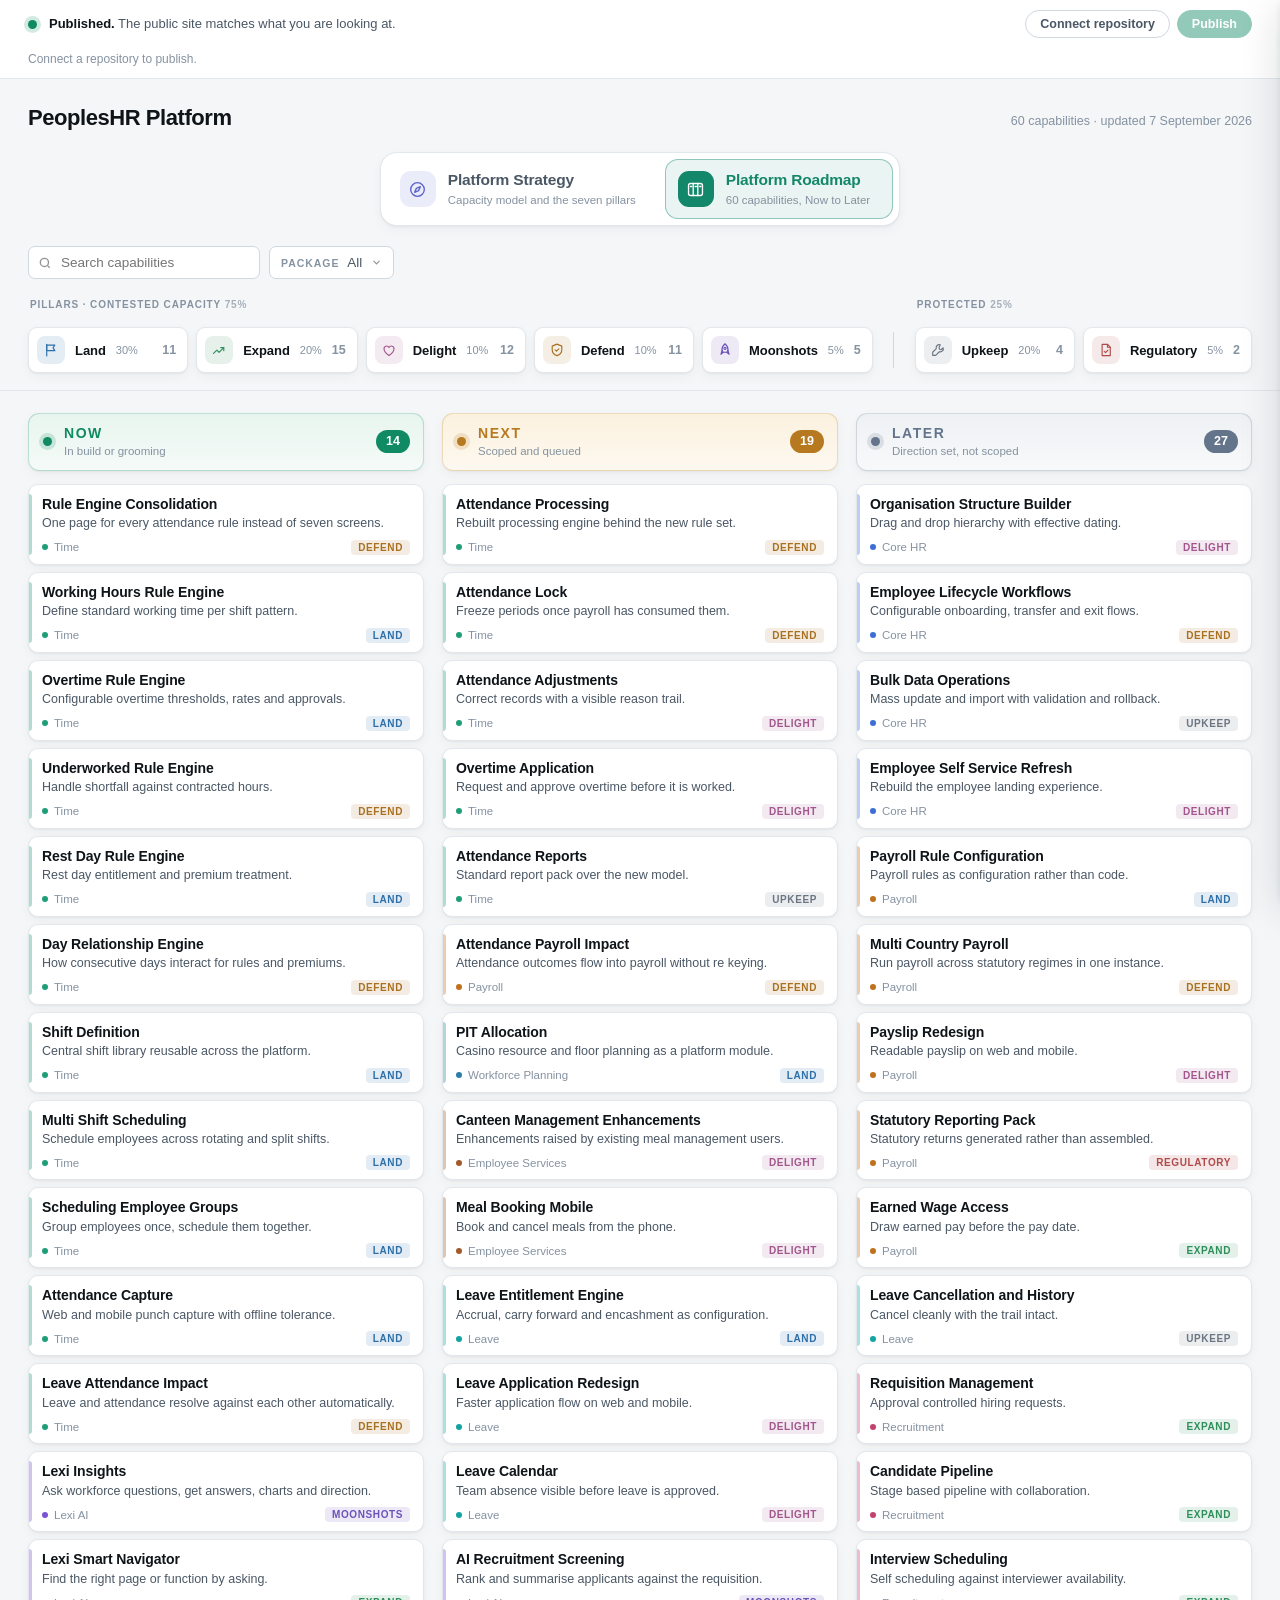
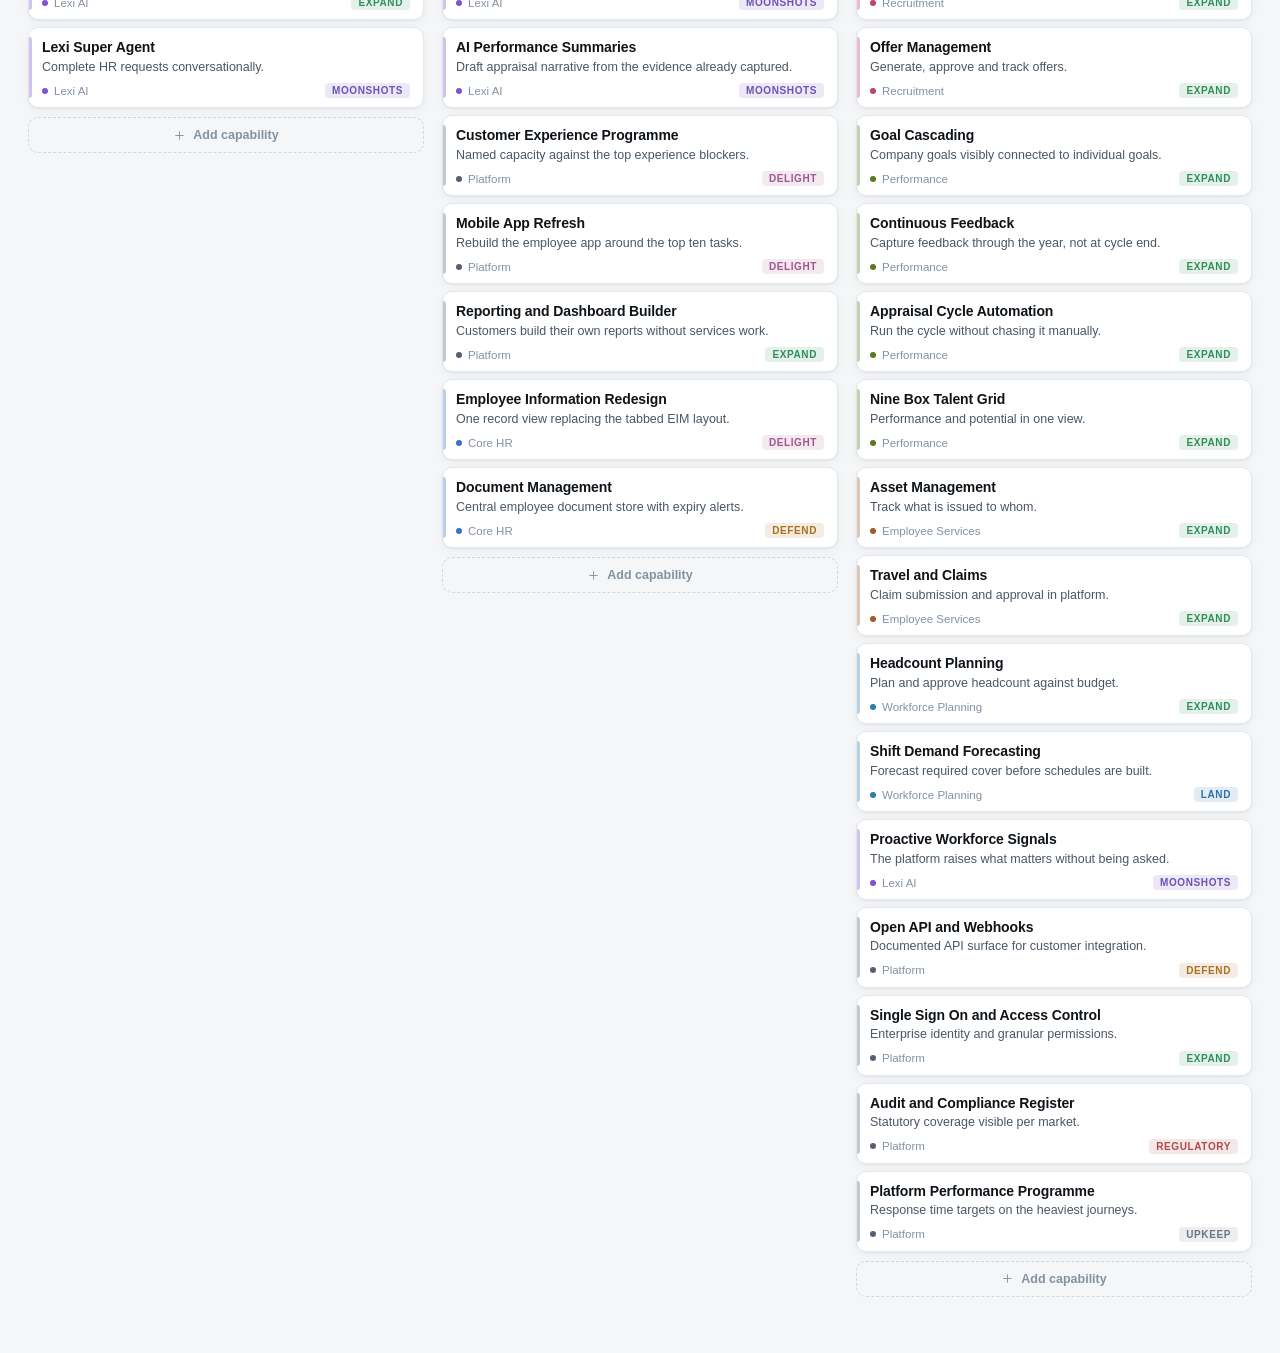
==== editor.html @ c26c9671 "Add files via upload" ====
<!doctype html>
<html lang="en">
<head>
<meta charset="utf-8">
<meta name="viewport" content="width=device-width,initial-scale=1">
<title>PeoplesHR Platform · Editor</title>
<meta name="description" content="PeoplesHR platform strategy and product roadmap.">
<meta name="robots" content="noindex,nofollow">
<meta property="og:title" content="PeoplesHR Platform · Editor">
<meta property="og:description" content="PeoplesHR platform strategy and product roadmap.">
<meta property="og:type" content="website">
<link rel="icon" href="data:image/svg+xml,%3Csvg xmlns='http://www.w3.org/2000/svg' viewBox='0 0 32 32'%3E%3Crect width='32' height='32' rx='7' fill='%230f8a63'/%3E%3Cpath d='M9 22V10h5.2a3.9 3.9 0 0 1 0 7.8H12V22z' fill='%23fff'/%3E%3C/svg%3E">
<link rel="stylesheet" href="styles.css">
</head>
<body>
<div id="pubbar" class="pubbar" hidden></div>

<div class="wrap">
  <header class="top">
    <div class="titlerow">
      <h1 id="ttl"></h1>
      <span class="stamp" id="stamp"></span>
    </div>
    <div class="tabsrow"><div class="tabs" role="tablist" id="tabs"></div></div>
    <div class="controls" id="rmControls">
      <div class="search">
        <svg width="14" height="14" viewBox="0 0 24 24" fill="none" stroke="currentColor" stroke-width="2.4"><circle cx="11" cy="11" r="7"/><path d="M20 20l-3.5-3.5"/></svg>
        <input id="q" type="search" placeholder="Search capabilities" autocomplete="off">
      </div>
      <div class="filt" id="fPkg"></div>
      <span class="count" id="count"></span>
      <button class="reset" id="reset" hidden>Clear all</button>
    </div>
    <div class="pillars" id="pillars"></div>
  </header>

  <main class="view doc" id="viewStrategy" role="tabpanel" aria-labelledby="tab-strategy" hidden></main>

  <main class="view" id="viewRoadmap" role="tabpanel" aria-labelledby="tab-roadmap">
    <div class="board" id="board"></div>
  </main>
</div>

<div class="scrim" id="scrim"></div>
<aside class="drawer" id="drawer" role="dialog" aria-modal="true" aria-labelledby="dttl">
  <div class="dhead">
    <div class="dtags">
      <span class="tag sec" id="dsec"></span>
      <span class="tag pkg" id="dpkg"></span>
      <span class="tag pil" id="dpil"></span>
      <button class="close" id="dedit" aria-label="Edit this capability" hidden>
        <svg width="16" height="16" viewBox="0 0 24 24" fill="none" stroke="currentColor" stroke-width="2" stroke-linecap="round" stroke-linejoin="round"><path d="M16.5 3.2a2.6 2.6 0 1 1 3.7 3.7L7.6 19.5 2.6 21l1.5-5z"/></svg>
      </button>
      <button class="close" id="close" aria-label="Close">
        <svg width="18" height="18" viewBox="0 0 24 24" fill="none" stroke="currentColor" stroke-width="2"><path d="M6 6l12 12M18 6L6 18"/></svg>
      </button>
    </div>
    <h2 id="dttl"></h2>
  </div>
  <div class="dbody" id="dbody"></div>
</aside>
<script>window.PHR_EDIT = true;</script>
<script src="app.js"></script>
<script src="edit.js"></script>
</body>
</html>
---- styles.css ----
:root{
  --bg:#f4f6f8; --panel:#ffffff; --ink:#0f1419; --ink2:#4a5765; --ink3:#8592a1;
  --line:#e2e7ec; --line2:#cfd7df; --shadow:0 1px 2px rgba(15,20,25,.05),0 4px 12px rgba(15,20,25,.04);
  --shadow-lg:0 10px 40px rgba(15,20,25,.14),0 2px 8px rgba(15,20,25,.08);
  --now:#0f8a63; --next:#b7791f; --later:#64748b;
  --nowbg:#e8f5ef; --nextbg:#fbf1de; --laterbg:#eef1f4;
  --radius:10px;
}
@media (prefers-color-scheme:dark){
  :root{
    --bg:#0d1117; --panel:#161b22; --ink:#e6edf3; --ink2:#a8b3bf; --ink3:#6e7c8c;
    --line:#232b35; --line2:#323c48;
    --shadow:0 1px 2px rgba(0,0,0,.4); --shadow-lg:0 16px 50px rgba(0,0,0,.6);
    --now:#3fbb90; --next:#d9a441; --later:#8b98a8;
    --nowbg:#12251f; --nextbg:#2a2114; --laterbg:#1a2029;
  }
}
*{box-sizing:border-box}
[hidden]{display:none!important}
html,body{margin:0;padding:0}
body{
  background:var(--bg); color:var(--ink);
  font:15px/1.5 -apple-system,BlinkMacSystemFont,"Segoe UI",Roboto,"Helvetica Neue",Arial,sans-serif;
  -webkit-font-smoothing:antialiased;
}
.wrap{max-width:1440px;margin:0 auto;padding:0 28px 56px}

/* ── header ─────────────────────────────────────────────── */
header.top{position:sticky;top:0;z-index:30;background:var(--bg);
  border-bottom:1px solid var(--line);margin:0 -28px 22px;padding:22px 28px 0}
.titlerow{display:flex;align-items:baseline;gap:14px;flex-wrap:wrap;margin-bottom:16px}
h1{font-size:22px;font-weight:650;letter-spacing:-.02em;margin:0}
.stamp{font-size:12.5px;color:var(--ink3);margin-left:auto}

.controls{display:flex;gap:9px;align-items:center;flex-wrap:wrap;padding-bottom:18px}
.search{position:relative;flex:0 0 232px}
.search input{width:100%;padding:8px 12px 8px 32px;font-size:13.5px;font-family:inherit;
  color:var(--ink);background:var(--panel);border:1px solid var(--line2);border-radius:7px;outline:none}
.search input:focus{border-color:var(--ink3);box-shadow:0 0 0 3px rgba(133,146,161,.15)}
.search svg{position:absolute;left:10px;top:50%;transform:translateY(-50%);opacity:.45}

/* one control per taxonomy, closed by default */
.filt{position:relative}
.fbtn{display:inline-flex;align-items:center;gap:8px;font-family:inherit;font-size:13.5px;
  padding:8px 11px;border-radius:7px;border:1px solid var(--line2);background:var(--panel);
  color:var(--ink);cursor:pointer;transition:border-color .12s,box-shadow .12s}
.fbtn:hover{border-color:var(--ink3)}
.fbtn[aria-expanded="true"]{border-color:var(--ink3);box-shadow:0 0 0 3px rgba(133,146,161,.15)}
.fbtn .k{font-size:10.5px;font-weight:650;letter-spacing:.09em;text-transform:uppercase;color:var(--ink3)}
.fbtn .v{color:var(--ink2)}
.fbtn.act .v{color:var(--ink);font-weight:550}
.fbtn .chev{opacity:.45;margin-left:1px}
.fbtn .n{font-size:11px;font-weight:650;color:var(--panel);background:var(--ink2);
  border-radius:20px;padding:1px 6px;min-width:18px;text-align:center}

.pop{position:absolute;top:calc(100% + 6px);left:0;z-index:60;min-width:262px;
  max-height:min(62vh,400px);overflow:auto;background:var(--panel);
  border:1px solid var(--line2);border-radius:10px;box-shadow:var(--shadow-lg);padding:5px;display:none}
.pop.open{display:block}
.grp{font-size:10px;font-weight:650;letter-spacing:.09em;text-transform:uppercase;
  color:var(--ink3);padding:11px 10px 6px}
.grp em{font-style:normal;font-weight:500;letter-spacing:.02em;text-transform:none;opacity:.8}
.opt{display:flex;align-items:center;gap:10px;width:100%;padding:7px 10px;border-radius:6px;
  border:none;background:none;font-family:inherit;font-size:13.5px;color:var(--ink);
  cursor:pointer;text-align:left}
.opt:hover{background:var(--bg)}
.opt:focus-visible{outline:2px solid var(--ink3);outline-offset:-2px}
.box{width:15px;height:15px;border-radius:4px;border:1.5px solid var(--line2);
  flex:0 0 auto;display:grid;place-items:center;transition:background .1s,border-color .1s}
.opt.on .box{background:var(--c);border-color:var(--c)}
.box svg{opacity:0}
.opt.on .box svg{opacity:1}
.opt .swatch{width:8px;height:8px;border-radius:50%;background:var(--c);flex:0 0 auto}
.opt .nm{flex:1;white-space:nowrap}
.opt .meta{font-size:11.5px;color:var(--ink3);font-variant-numeric:tabular-nums}
.opt.zero{opacity:.4}
.popfoot{border-top:1px solid var(--line);margin:5px -5px 0;padding:8px 14px 4px}
.link{font-size:12px;color:var(--ink3);background:none;border:none;cursor:pointer;
  font-family:inherit;padding:0;text-decoration:underline;text-underline-offset:2px}
.link:hover{color:var(--ink)}
.count{font-size:12.5px;color:var(--ink3);font-variant-numeric:tabular-nums}
.reset{margin-left:auto;font-size:12px;color:var(--ink3);background:none;border:none;cursor:pointer;
  font-family:inherit;padding:5px 4px;text-decoration:underline;text-underline-offset:2px}
.reset:hover{color:var(--ink)}

/* ── top level view switch ──────────────────────────────── */
.tabsrow{display:flex;justify-content:center;padding:2px 0 20px}
.tabs{display:inline-flex;gap:6px;padding:6px;border-radius:17px;background:var(--panel);
  border:1px solid var(--line);box-shadow:var(--shadow);max-width:100%}
.tab{display:flex;align-items:center;gap:12px;padding:11px 22px 11px 12px;border-radius:13px;
  border:1px solid transparent;background:none;cursor:pointer;font-family:inherit;text-align:left;
  transition:background .14s,border-color .14s}
.tab:hover{background:var(--bg)}
.tab:focus-visible{outline:2px solid var(--tc);outline-offset:2px}
.tab .tic{width:36px;height:36px;border-radius:11px;flex:0 0 auto;display:grid;place-items:center;
  color:var(--tc);background:color-mix(in srgb,var(--tc) 12%,transparent);
  transition:background .14s,color .14s}
.tab .tl{display:block;font-size:15.5px;font-weight:600;letter-spacing:-.012em;line-height:1.2;
  color:var(--ink2);transition:color .14s}
.tab .ts{display:block;margin-top:3px;font-size:11.5px;line-height:1.25;color:var(--ink3);
  white-space:nowrap}
.tab[aria-selected="true"]{background:color-mix(in srgb,var(--tc) 9%,var(--panel));
  border-color:color-mix(in srgb,var(--tc) 42%,transparent)}
.tab[aria-selected="true"] .tic{background:var(--tc);color:#fff}
.tab[aria-selected="true"] .tl{color:var(--tc)}
.tab .tw{white-space:pre}
.view[hidden]{display:none}

/* ── strategy view ──────────────────────────────────────── */
.doc{max-width:1020px}
.eyebrow{font-size:10.5px;font-weight:650;letter-spacing:.11em;text-transform:uppercase;color:var(--ink3)}
.shero{padding-bottom:28px;border-bottom:1px solid var(--line);margin-bottom:34px}
.shero h2{margin:11px 0 12px;font-size:30px;font-weight:650;letter-spacing:-.022em;line-height:1.15}
.shero .dek{margin:0;max-width:60ch;font-size:15px;line-height:1.6;color:var(--ink2)}
.ns{margin-top:26px;background:var(--panel);border:1px solid var(--line2);border-radius:12px;
  box-shadow:var(--shadow);padding:20px 24px 22px;display:grid;
  grid-template-columns:minmax(220px,300px) 1fr;gap:0 36px;align-items:start}
.ns .lbl{grid-column:1/-1;margin-bottom:14px;color:var(--now)}
.ns .fig{font-size:31px;font-weight:700;letter-spacing:-.025em;line-height:1;
  font-variant-numeric:tabular-nums}
.ns .said{margin:9px 0 0;font-size:13.5px;line-height:1.5;color:var(--ink2)}
.ns .how{border-left:1px solid var(--line);padding-left:36px;display:flex;flex-direction:column;gap:11px}
.ns .how .lbl2{font-size:10.5px;font-weight:650;letter-spacing:.11em;text-transform:uppercase;color:var(--ink3)}
.ns .row{display:flex;align-items:flex-start;gap:9px;font-size:13.5px;line-height:1.45;color:var(--ink2)}
.ns .row .fl{display:inline-flex;gap:3px;flex:0 0 auto;padding-top:3px;line-height:0}

.sec{margin-bottom:48px}
.sechead{margin-bottom:18px}
.sechead h3{margin:7px 0 0;font-size:20px;font-weight:650;letter-spacing:-.015em}
.sechead p{margin:7px 0 0;max-width:62ch;font-size:13.5px;line-height:1.55;color:var(--ink2)}
.cards2{display:grid;grid-template-columns:1fr 1fr;gap:14px}
.ccard{background:var(--panel);border:1px solid var(--line);border-radius:11px;padding:17px 19px;
  box-shadow:var(--shadow)}
.ccard .mk{display:flex;align-items:center;gap:9px;margin:9px 0 7px;font-size:16px;font-weight:600;
  letter-spacing:-.01em}
.ccard .mk .fl{display:inline-flex;gap:5px;line-height:0;flex:0 0 auto}
.ccard p{margin:0;font-size:13.5px;line-height:1.55;color:var(--ink2)}

/* capacity band */
.brackets{display:flex;gap:10px;margin-bottom:7px}
.bkt{min-width:0;padding:0 3px 6px;border-bottom:2px solid var(--line2);display:flex;
  align-items:baseline;justify-content:space-between;gap:10px}
.bkt .bn{font-size:10px;font-weight:650;letter-spacing:.1em;text-transform:uppercase;color:var(--ink3);
  white-space:nowrap;overflow:hidden;text-overflow:ellipsis}
.bkt .bs{font-size:12.5px;font-weight:650;font-variant-numeric:tabular-nums}
.band{display:flex;gap:3px;height:70px}
.slice{min-width:0;background:var(--c);border-radius:4px;padding:9px 10px;display:flex;
  flex-direction:column;justify-content:space-between;color:#fff;overflow:hidden;
  border:none;font-family:inherit;text-align:left;transition:filter .14s,transform .14s}
button.slice{cursor:pointer}
button.slice:hover{filter:brightness(1.1);transform:translateY(-2px)}
button.slice:focus-visible{outline:2px solid var(--ink);outline-offset:2px}
.slice .sn{font-size:12.5px;font-weight:600;line-height:1.2;white-space:nowrap;overflow:hidden;
  text-overflow:ellipsis}
.slice .sv{font-size:15px;font-weight:700;line-height:1;font-variant-numeric:tabular-nums}
.slice.narrow{align-items:center;justify-content:flex-end;padding:9px 3px}
.slice.narrow .sv{font-size:12px}
.callouts{position:relative;height:54px}
.co{position:absolute;top:0;transform:translateX(-50%);display:flex;flex-direction:column;
  align-items:center;gap:3px}
.co.right{transform:translateX(-100%);align-items:flex-end;text-align:right}
.co .tick{width:2px;height:10px;border-radius:1px;display:block}
.co .con{font-size:11.5px;font-weight:600;color:var(--ink2);line-height:1.3;max-width:170px}

.subhead{margin-top:30px;padding-top:20px;border-top:1px solid var(--line);margin-bottom:14px}
.subhead h4{margin:0;font-size:16px;font-weight:650;letter-spacing:-.01em}
.subhead p{margin:6px 0 0;max-width:62ch;font-size:13.5px;line-height:1.55;color:var(--ink2)}
.acard{background:var(--panel);border:1px solid var(--line);border-left:4px solid var(--c);
  border-radius:9px;padding:16px 18px;box-shadow:var(--shadow)}
.acard .nr{display:flex;align-items:center;gap:10px;margin-bottom:8px}
.acard h4{margin:0;font-size:15.5px;font-weight:650;letter-spacing:-.01em}
.acard .wt{margin-left:auto;font-size:13.5px;font-weight:650;color:var(--c);
  font-variant-numeric:tabular-nums}
.acard p{margin:0;font-size:13.5px;line-height:1.55;color:var(--ink2)}

/* pillar overview grid: one card per contested pillar */
.povgrid{display:grid;grid-template-columns:repeat(5,1fr);gap:12px;margin-bottom:8px}
.pov{position:relative;background:var(--panel);border:1px solid var(--line);
  border-top:3px solid var(--c);border-radius:10px;padding:14px 13px 12px;
  box-shadow:var(--shadow);transition:border-color .14s,transform .14s,background .14s}
.pov:hover{border-color:var(--c);transform:translateY(-2px)}
.pov.on{background:color-mix(in srgb,var(--c) 7%,var(--panel));border-color:var(--c)}
.povhit{display:block;width:100%;padding:0;border:none;background:none;cursor:pointer;
  font-family:inherit;text-align:left;color:inherit}
.povhit:focus-visible{outline:2px solid var(--c);outline-offset:3px}
.pov .plus{position:absolute;top:11px;right:11px;color:var(--ink3);line-height:0;
  transition:transform .16s,color .16s}
.pov.on .plus{transform:rotate(45deg);color:var(--c)}
.pov .pic{margin-bottom:11px}
.pov .top{display:flex;align-items:baseline;justify-content:space-between;gap:6px;padding-right:18px}
.pov .nm{font-size:14.5px;font-weight:650;letter-spacing:-.012em;color:var(--c)}
.pov .wt{font-size:11.5px;color:var(--ink3);font-variant-numeric:tabular-nums;flex:0 0 auto}
.povq{display:flex;align-items:flex-start;gap:6px;margin-top:7px}
.povq p{margin:0;flex:1;font-size:12.5px;font-style:italic;line-height:1.4;color:var(--ink2)}

/* pillar sections */
.pblk{border-top:1px solid var(--line);padding-top:26px;margin-bottom:30px}
.pblk.open{margin-top:26px;border-top:0;padding-top:0}
.chint{margin:0;font-size:13px;font-style:italic;color:var(--ink3)}
.blk.gen{background:color-mix(in srgb,var(--c) 5%,var(--panel));
  border:1px solid color-mix(in srgb,var(--c) 26%,var(--line));border-left:4px solid var(--c);
  border-radius:9px;padding:15px 17px 16px;margin-bottom:20px}
.blk.gen .blkm{color:var(--c);font-size:11px}
.blkempty.solo{margin:0;font-size:13px;font-style:italic;color:var(--ink3)}

/* market claim boxes double as the selector for market strategy */
.mbox.pick{padding:0;position:relative;transition:border-color .14s,background .14s}
.mbox.pick:hover{border-color:var(--c)}
.mbox.pick.active{border-color:var(--c);background:color-mix(in srgb,var(--c) 7%,var(--panel))}
.mpick{display:block;width:100%;padding:13px 15px;border:none;background:none;cursor:pointer;
  font-family:inherit;text-align:left;color:inherit}
.mpick:focus-visible{outline:2px solid var(--c);outline-offset:-3px}
.mpick .cn{display:flex;align-items:center;gap:7px;margin-bottom:9px;padding-right:24px}
.mbox.pick.active .cn span{color:var(--c)}
.mpick .mtx{display:block;font-size:13px;line-height:1.5;color:var(--ink2)}
.ed.corner{position:absolute;top:9px;right:9px;margin:0;z-index:2}
.phead{display:flex;align-items:center;gap:12px;margin-bottom:5px;flex-wrap:wrap}
.phead h3{margin:0;font-size:21px;font-weight:650;letter-spacing:-.018em;color:var(--c)}
.phead .wt{font-size:14px;font-weight:650;color:var(--ink3);font-variant-numeric:tabular-nums}
.phead .goto{margin-left:auto;display:inline-flex;align-items:center;gap:7px;font-family:inherit;
  font-size:12.5px;font-weight:600;color:var(--ink2);background:var(--panel);cursor:pointer;
  border:1px solid var(--line2);border-radius:20px;padding:5px 12px;transition:border-color .12s,color .12s}
.phead .goto:hover{border-color:var(--c);color:var(--c)}
.pq{margin:0 0 18px;font-size:14.5px;font-style:italic;color:var(--ink2)}
.mrow{display:grid;grid-template-columns:repeat(3,1fr);gap:13px;margin-bottom:18px}
.mbox{background:var(--panel);border:1px solid var(--line);border-radius:10px;padding:13px 15px;
  box-shadow:var(--shadow)}
.mbox .cn{display:flex;align-items:center;gap:7px;margin-bottom:9px}
.mbox .cn span{font-size:10.5px;font-weight:650;letter-spacing:.08em;text-transform:uppercase;
  color:var(--ink3)}
.mk2{display:inline-block;font-size:11.5px;font-weight:600;padding:3px 10px;border-radius:20px;
  margin-bottom:9px}
.mk2[data-t="primary"]{background:var(--c);color:#fff}
.mk2[data-t="mid"]{background:color-mix(in srgb,var(--c) 14%,transparent);color:var(--c);
  border:1px solid color-mix(in srgb,var(--c) 38%,transparent)}
.mk2[data-t="none"]{background:transparent;border:1px dashed var(--line2);color:var(--ink3)}
.mbox p{margin:0;font-size:13px;line-height:1.5;color:var(--ink2)}
.note{margin:0 0 16px;max-width:68ch;font-size:13px;line-height:1.55;font-style:italic;color:var(--ink3)}
.blk{margin-bottom:16px}
.blk:last-child{margin-bottom:0}
.blkm{font-size:10.5px;font-weight:650;letter-spacing:.09em;text-transform:uppercase;color:var(--c);
  margin-bottom:8px;display:flex;align-items:center;gap:6px}
.blkm.gen{color:var(--ink3)}
.blkm .fl{display:inline-flex;gap:4px;line-height:0}
.blk ul{margin:0;padding:0;list-style:none;display:flex;flex-direction:column;gap:9px}
.blk li{position:relative;padding-left:16px;font-size:14px;line-height:1.55;color:var(--ink2)}
.blk li::before{content:"";position:absolute;left:0;top:8px;width:5px;height:5px;border-radius:50%;
  background:var(--line2)}
.blk li strong{color:var(--ink);font-weight:600}
.blk li.sub{padding-left:0;margin-top:-3px}
.blk li.sub::before{display:none}
.blk li ul,.blk li ol{margin:7px 0 0;padding-left:19px;list-style:disc;
  display:flex;flex-direction:column;gap:5px}
.blk li ol{list-style:decimal}
.blk li li{padding-left:0;font-size:13.5px;color:var(--ink2)}
.blk li li::before{display:none}
.blk li li::marker{color:var(--line2)}
.flg{width:19px;height:12.7px;border-radius:2px;border:1px solid rgba(0,0,0,.2);
  display:inline-block;flex:0 0 auto}
.docfoot{margin-top:52px;padding-top:18px;border-top:1px solid var(--line);font-size:12.5px;
  color:var(--ink3)}
.pblk,#protected{scroll-margin-top:calc(var(--hh,150px) + 14px)}

/* inline editing, same affordances as the Strategic Pillars page */
.ed{display:inline-flex;align-items:center;gap:5px;margin-left:auto;padding:3px 9px;
  border:1px solid var(--line2);border-radius:20px;background:var(--panel);color:var(--ink3);
  font-family:inherit;font-size:11.5px;font-weight:600;cursor:pointer;flex:0 0 auto;
  transition:border-color .12s,color .12s}
.ed:hover{border-color:var(--c);color:var(--c)}
.ed.icon{padding:4px 7px}
.qrow{display:flex;align-items:flex-start;gap:10px;margin-bottom:18px}
.qrow .pq{margin:0}
.mbox .cn .ed{margin-left:auto}
.blkm .ed{text-transform:none;letter-spacing:0}
.blk.bare{margin-bottom:9px}
.blk.bare .blkm{margin-bottom:0;opacity:.72}
.blkempty{font-style:italic;font-weight:500;letter-spacing:.02em;text-transform:none;
  color:var(--ink3);margin-left:8px}

.edbox{background:var(--panel);border:1px solid var(--c);border-radius:10px;padding:13px 14px;
  margin-bottom:16px;box-shadow:var(--shadow)}
.edlab{display:block;font-size:10px;font-weight:650;letter-spacing:.09em;text-transform:uppercase;
  color:var(--ink3);margin:0 0 5px}
.edbox input,.edbox select,.edbox textarea{width:100%;font-family:inherit;font-size:13.5px;
  color:var(--ink);background:var(--panel);border:1px solid var(--line2);border-radius:7px;
  padding:8px 10px;margin-bottom:11px;outline:none;resize:vertical}
.edbox input:focus,.edbox select:focus,.edbox textarea:focus,.rlist:focus{border-color:var(--c);
  box-shadow:0 0 0 3px color-mix(in srgb,var(--c) 18%,transparent)}
.edact{display:flex;gap:8px}
.edact button{font-family:inherit;font-size:12.5px;font-weight:600;border-radius:7px;
  padding:7px 15px;cursor:pointer}
.btn-sv{background:var(--now);color:#fff;border:1px solid var(--now)}
.pblk .btn-sv,.pov .btn-sv{background:var(--c);border-color:var(--c)}
.btn-cx{background:transparent;color:var(--ink2);border:1px solid var(--line2)}
.edhint{margin:2px 0 11px;font-size:11.5px;color:var(--ink3)}

.rtool{display:flex;flex-wrap:wrap;gap:4px;margin-bottom:8px;align-items:stretch}
.rt{min-width:28px;height:26px;padding:0 8px;border:1px solid var(--line2);border-radius:6px;
  background:var(--panel);color:var(--ink2);font-family:inherit;font-size:12px;line-height:1;
  cursor:pointer;display:flex;align-items:center;justify-content:center}
.rt:hover{border-color:var(--c);color:var(--c)}
.rt i{font-style:italic}
.rtsep{width:1px;background:var(--line2);margin:3px 2px}
.rlist{min-height:96px;font-size:13.5px;line-height:1.6;color:var(--ink);background:var(--panel);
  border:1px solid var(--line2);border-radius:8px;padding:10px 12px;margin-bottom:9px;outline:none}
.rlist ul,.rlist ol{margin:3px 0;padding-left:22px}
.rlist ul{list-style:disc} .rlist ol{list-style:decimal}
.rlist li{margin-bottom:3px;padding-left:0}
.rlist li::before{display:none}
.rlist li::marker{color:var(--c)}

.storenote{margin-top:9px;display:flex;align-items:center;gap:7px;font-size:12px}
.storenote:empty{display:none}
.storenote::before{content:"";width:7px;height:7px;border-radius:50%;background:var(--ink3);
  flex:0 0 auto}
.storenote[data-ok="0"]::before{background:#b04a4a}
.exprow{display:flex;align-items:center;gap:9px;flex-wrap:wrap;margin-top:13px}
.expbtn{font-family:inherit;font-size:12.5px;font-weight:600;color:var(--ink2);background:var(--panel);
  border:1px solid var(--line2);border-radius:20px;padding:6px 15px;cursor:pointer;
  transition:border-color .12s,color .12s}
.expbtn:hover{border-color:var(--ink3);color:var(--ink)}
.expstatus{font-size:12px;color:var(--ink3)}
.exppanel{margin-top:12px;background:var(--panel);border:1px solid var(--line2);border-radius:10px;
  padding:14px 16px}
.exppanel p{margin:0 0 9px;font-size:12.5px;color:var(--ink2);line-height:1.5}
.expta{width:100%;height:190px;font-family:ui-monospace,SFMono-Regular,Menlo,Consolas,monospace;
  font-size:11px;line-height:1.5;color:var(--ink);background:var(--bg);border:1px solid var(--line);
  border-radius:8px;padding:10px;resize:vertical;outline:none}

/* ── pillar strip: the strategic lens, always visible ───── */
.pillars{display:grid;gap:8px;padding-bottom:17px;align-items:end}
.ghead{grid-row:1;grid-column:var(--gh);font-size:10px;font-weight:650;letter-spacing:.09em;text-transform:uppercase;
  color:var(--ink3);padding:0 2px 7px;white-space:nowrap;overflow:hidden;text-overflow:ellipsis}
.ghead em{font-style:normal;font-weight:550;opacity:.7}
.ptile{grid-row:2;grid-column:var(--gc);position:relative;display:flex;align-items:center;gap:10px;
  padding:8px 11px 8px 8px;border-radius:9px;border:1px solid var(--line);background:var(--panel);
  box-shadow:var(--shadow);cursor:pointer;font-family:inherit;text-align:left;color:var(--ink);
  transition:border-color .12s,background .12s,transform .12s,box-shadow .12s}
.ptile:hover{border-color:var(--line2);transform:translateY(-1px);box-shadow:var(--shadow-lg)}
.pic{width:28px;height:28px;border-radius:8px;flex:0 0 auto;display:grid;place-items:center;
  color:var(--c);background:color-mix(in srgb,var(--c) 12%,transparent);
  transition:background .12s,color .12s}
.ptile:hover .pic{background:color-mix(in srgb,var(--c) 20%,transparent)}
.ptile.on .pic,.ptile.on:hover .pic{background:var(--c);color:#fff}
.ptile:focus-visible{outline:2px solid var(--c);outline-offset:2px}
.ptile .nm{font-size:13px;font-weight:550;white-space:nowrap;letter-spacing:-.005em}
.ptile .wt{font-size:11px;color:var(--ink3);font-variant-numeric:tabular-nums}
.ptile .ct{margin-left:auto;font-size:12.5px;font-weight:600;color:var(--ink3);
  font-variant-numeric:tabular-nums}
.ptile.on{background:color-mix(in srgb,var(--c) 8%,var(--panel));border-color:var(--c)}
.ptile.on .nm,.ptile.on .ct{color:var(--c)}
.ptile.zero{opacity:.4}
.gdiv{grid-row:2;grid-column:var(--gc);justify-self:center;align-self:stretch;width:1px;background:var(--line2);
  margin:5px 0;border-radius:1px}

/* ── board ──────────────────────────────────────────────── */
.board{display:grid;grid-template-columns:repeat(3,1fr);gap:18px;align-items:start}
.lane{min-width:0}
.lanehead{display:flex;align-items:center;gap:12px;padding:11px 13px 11px 14px;border-radius:11px;
  margin-bottom:13px;position:sticky;top:var(--hh,150px);z-index:10;box-shadow:var(--shadow);
  background:linear-gradient(180deg,var(--lbg),color-mix(in srgb,var(--lbg) 45%,var(--panel)));
  border:1px solid color-mix(in srgb,var(--lc) 24%,transparent)}
.lanehead .mark{width:9px;height:9px;border-radius:50%;background:var(--lc);flex:0 0 auto;
  box-shadow:0 0 0 4px color-mix(in srgb,var(--lc) 18%,transparent)}
.lanehead .txt{min-width:0}
.lanehead h2{margin:0;font-size:14px;font-weight:700;letter-spacing:.11em;line-height:1.2;
  text-transform:uppercase;color:var(--lc)}
.lanehead .sub{display:block;margin-top:2px;font-size:11.5px;line-height:1.3;color:var(--ink3);
  white-space:nowrap;overflow:hidden;text-overflow:ellipsis}
.lanehead .n{margin-left:auto;font-size:12.5px;font-weight:650;color:var(--panel);
  background:var(--lc);border-radius:20px;padding:2px 10px;min-width:30px;text-align:center;
  font-variant-numeric:tabular-nums;flex:0 0 auto}
.cards{display:flex;flex-direction:column;gap:7px}

.card{position:relative;background:var(--panel);border:1px solid var(--line);
  border-radius:var(--radius);padding:10px 13px 9px;cursor:pointer;text-align:left;width:100%;
  font-family:inherit;color:inherit;box-shadow:var(--shadow);transition:transform .12s,box-shadow .12s,border-color .12s}
.card::before{content:"";position:absolute;left:0;top:9px;bottom:9px;width:3px;
  border-radius:0 3px 3px 0;background:var(--c);opacity:.35;transition:opacity .12s,top .12s,bottom .12s}
.card:hover{transform:translateY(-1px);box-shadow:var(--shadow-lg);border-color:var(--line2)}
.card:hover::before{opacity:1;top:0;bottom:0}
.card:focus-visible{outline:2px solid var(--c);outline-offset:2px}
.card h3{margin:0 0 2px;font-size:14px;font-weight:600;line-height:1.32;letter-spacing:-.008em}
.card p{margin:0 0 7px;font-size:12.5px;line-height:1.4;color:var(--ink2)}
.foot{display:flex;align-items:center;gap:8px}
.pk{display:inline-flex;align-items:center;gap:6px;font-size:11.5px;color:var(--ink3)}
.pk i{width:6px;height:6px;border-radius:50%;background:var(--c);display:block;flex:0 0 auto}
.pl{margin-left:auto;font-size:10px;font-weight:650;letter-spacing:.06em;text-transform:uppercase;
  padding:2px 7px;border-radius:4px;color:var(--pc);white-space:nowrap;
  background:color-mix(in srgb,var(--pc) 13%,transparent)}
.empty{font-size:12.5px;color:var(--ink3);padding:14px 4px;font-style:italic}

/* ── drawer ─────────────────────────────────────────────── */
.scrim{position:fixed;inset:0;background:rgba(15,20,25,.42);backdrop-filter:blur(2px);
  opacity:0;pointer-events:none;transition:opacity .18s;z-index:40}
.scrim.open{opacity:1;pointer-events:auto}
.drawer{position:fixed;top:0;right:0;height:100%;width:min(460px,92vw);background:var(--panel);
  border-left:1px solid var(--line);box-shadow:var(--shadow-lg);z-index:50;
  transform:translateX(100%);transition:transform .22s cubic-bezier(.32,.72,0,1);
  display:flex;flex-direction:column}
.drawer.open{transform:none}
.dhead{padding:24px 26px 18px;border-bottom:1px solid var(--line)}
.dtags{display:flex;align-items:center;gap:8px;margin-bottom:12px}
.tag{font-size:10.5px;font-weight:650;letter-spacing:.07em;text-transform:uppercase;
  padding:3px 9px;border-radius:5px}
.tag.sec{color:#fff}
.tag.pkg{border:1px solid currentColor}
.tag.pil{color:#fff}
.close{margin-left:auto;background:none;border:none;cursor:pointer;color:var(--ink3);
  padding:4px;line-height:0;border-radius:5px}
.close:hover{color:var(--ink);background:var(--bg)}
.dhead h2{margin:0;font-size:21px;font-weight:650;letter-spacing:-.02em;line-height:1.25}
.dbody{padding:22px 26px 40px;overflow-y:auto;flex:1}
.field{margin-bottom:22px}
.field:last-child{margin-bottom:0}
.field h4{margin:0 0 6px;font-size:10.5px;font-weight:650;letter-spacing:.09em;
  text-transform:uppercase;color:var(--ink3)}
.field p{margin:0;font-size:14px;line-height:1.6;color:var(--ink)}
.field ul{margin:0;padding-left:17px}
.field li{font-size:14px;line-height:1.6;margin-bottom:3px}
.pillnote{margin-top:5px;font-size:12.5px;line-height:1.5;color:var(--ink3);font-style:italic}
.pilbox{display:flex;align-items:center;gap:12px}
.pilbox .pic{width:36px;height:36px;border-radius:10px}
.pilbox .pic svg{width:20px;height:20px}
.pilbox .pnm{font-size:15px;font-weight:600;letter-spacing:-.01em;color:var(--c)}
.pilbox .pillnote{margin-top:1px}

/* drawer links out to the systems that own delivery */
.links{display:flex;flex-direction:column;gap:7px}
.lk{display:flex;align-items:center;gap:10px;padding:9px 11px;border:1px solid var(--line);
  border-radius:9px;background:var(--panel);text-decoration:none;color:var(--ink);
  font-size:13.5px;transition:border-color .12s,background .12s}
a.lk:hover{border-color:var(--line2);background:var(--bg)}
.lkic{width:26px;height:26px;border-radius:7px;flex:0 0 auto;display:grid;place-items:center;
  color:var(--lc2);background:color-mix(in srgb,var(--lc2) 13%,transparent)}
.lknm{font-weight:550}
.lkv{margin-left:auto;font-size:12.5px;color:var(--ink3);font-variant-numeric:tabular-nums}
.lk .arw{opacity:.4;flex:0 0 auto}
.lk.off{opacity:.6}
.lk.off .lkv{font-style:italic}

@media (prefers-color-scheme:dark){
  .lanehead .n{color:#0d1117}
  .tab .tic{background:color-mix(in srgb,var(--tc) 22%,transparent);
            color:color-mix(in srgb,var(--tc) 42%,#ffffff)}
  .tab[aria-selected="true"]{background:color-mix(in srgb,var(--tc) 16%,var(--panel))}
  .tab[aria-selected="true"] .tic{background:var(--tc);color:#0d1117}
  .tab[aria-selected="true"] .tl{color:color-mix(in srgb,var(--tc) 42%,#ffffff)}
  .pl{background:color-mix(in srgb,var(--pc) 26%,transparent);
      color:color-mix(in srgb,var(--pc) 45%,#ffffff)}
  .ptile.on{background:color-mix(in srgb,var(--c) 18%,var(--panel))}
  .ptile.on .nm,.ptile.on .ct{color:color-mix(in srgb,var(--c) 42%,#ffffff)}
  .pic{background:color-mix(in srgb,var(--c) 22%,transparent);
       color:color-mix(in srgb,var(--c) 40%,#ffffff)}
  .ptile:hover .pic{background:color-mix(in srgb,var(--c) 32%,transparent)}
  .ptile.on .pic,.ptile.on:hover .pic{background:var(--c);color:#0d1117}
  .lkic{background:color-mix(in srgb,var(--lc2) 24%,transparent);
        color:color-mix(in srgb,var(--lc2) 40%,#ffffff)}
}
@media (max-width:780px){
  .povgrid{grid-template-columns:repeat(2,1fr)}
}
@media (max-width:420px){
  .povgrid{grid-template-columns:1fr}
}
@media (max-width:900px){
  .ns{grid-template-columns:1fr;gap:18px}
  .ns .how{border-left:0;padding-left:0;border-top:1px solid var(--line);padding-top:16px}
  .cards2{grid-template-columns:1fr}
  .mrow{grid-template-columns:1fr}
  .band{height:84px}
  .slice .sn{font-size:11px;white-space:normal}
}
@media (max-width:1080px){
  .board{grid-template-columns:1fr}
  .lanehead{position:static}
  .search{flex:1 1 100%}
  .reset{margin-left:0}
  .pillars{grid-template-columns:repeat(3,1fr)!important}
  .ghead{grid-row:auto;grid-column:1/-1;padding-top:4px}
  .ptile{grid-row:auto;grid-column:auto}
  .gdiv{display:none}
}
@media (max-width:700px){
  .pillars{grid-template-columns:repeat(2,1fr)!important}
}
@media (max-width:460px){
  .pillars{grid-template-columns:1fr!important}
}
@media (max-width:640px){
  .tabsrow{padding-bottom:16px}
  .tabs{width:100%}
  .tab{flex:1;padding:10px 12px;gap:10px}
  .tab .tic{width:32px;height:32px;border-radius:9px}
  .tab .tl{font-size:14px}
  .tab .ts{display:none}
  .tab .tw{display:none}
  .shero h2{font-size:25px}
}
@media print{
  header.top{position:static} .controls,.pillars,.scrim,.drawer{display:none}
  body{background:#fff} .card{break-inside:avoid;box-shadow:none}
  .board{grid-template-columns:repeat(3,1fr)}
}

/* ── editor only: add, edit and publish ─────────────────── */
.addcap{display:flex;align-items:center;justify-content:center;gap:7px;width:100%;margin-top:9px;
  padding:10px;border:1px dashed var(--line2);border-radius:10px;background:none;cursor:pointer;
  font-family:inherit;font-size:12.5px;font-weight:600;color:var(--ink3);
  transition:border-color .12s,color .12s,background .12s}
.addcap:hover{border-color:var(--ink3);color:var(--ink);background:var(--panel)}
.itemform{margin-bottom:0}
.itemform .frow{display:grid;grid-template-columns:repeat(3,1fr);gap:10px}
.itemform .frow .edlab{margin-top:0}
.btn-del{background:transparent;color:#b04a4a;border:1px solid color-mix(in srgb,#b04a4a 40%,transparent);
  margin-left:auto}
.btn-del.armed{background:#b04a4a;color:#fff;border-color:#b04a4a}
.loadfail{max-width:560px;padding:28px 0}
.loadfail h2{margin:0 0 8px;font-size:19px;font-weight:650}
.loadfail p{margin:0;font-size:14px;line-height:1.6;color:var(--ink2)}

.pubbar{position:sticky;top:0;z-index:40;display:flex;align-items:center;gap:12px;flex-wrap:wrap;
  padding:10px 28px;background:var(--panel);border-bottom:1px solid var(--line);
  font-size:13px;color:var(--ink2)}
.pubbar .pdot{width:9px;height:9px;border-radius:50%;background:var(--now);flex:0 0 auto;
  box-shadow:0 0 0 4px color-mix(in srgb,var(--now) 18%,transparent)}
.pubbar.dirty .pdot{background:var(--next);box-shadow:0 0 0 4px color-mix(in srgb,var(--next) 20%,transparent)}
.pubbar .ptxt strong{color:var(--ink);font-weight:650}
.pubbar .pacts{display:flex;gap:7px;margin-left:auto;flex-wrap:wrap}
.pbtn{font-family:inherit;font-size:12.5px;font-weight:600;padding:6px 14px;border-radius:20px;
  border:1px solid var(--line2);background:var(--panel);color:var(--ink2);cursor:pointer;
  transition:border-color .12s,color .12s}
.pbtn:hover:not(:disabled){border-color:var(--ink3);color:var(--ink)}
.pbtn.prim{background:var(--now);border-color:var(--now);color:#fff}
.pbtn.prim:hover:not(:disabled){filter:brightness(1.06)}
.pbtn:disabled{opacity:.45;cursor:default}
.pbtn.ghost{border-style:dashed}
.pstatus{font-size:12px;color:var(--ink3);flex-basis:100%}
.pstatus[data-tone="ok"]{color:var(--now)}
.pstatus[data-tone="bad"]{color:#b04a4a}
.psheet{position:sticky;top:44px;z-index:39;margin:0 auto;max-width:1440px;padding:16px 28px 20px;
  background:var(--panel);border-bottom:1px solid var(--line);box-shadow:var(--shadow)}
.psheet h4{margin:0 0 12px;font-size:14px;font-weight:650}
.psheet input{width:100%;font-family:inherit;font-size:13.5px;color:var(--ink);background:var(--panel);
  border:1px solid var(--line2);border-radius:7px;padding:8px 10px;margin-bottom:11px;outline:none}
.psheet input:focus{border-color:var(--ink3);box-shadow:0 0 0 3px rgba(133,146,161,.15)}
.psheet .frow3{display:grid;grid-template-columns:repeat(3,1fr);gap:12px}
.phint{margin:0 0 12px;font-size:12px;line-height:1.5;color:var(--ink3)}
@media (max-width:700px){
  .itemform .frow,.psheet .frow3{grid-template-columns:1fr}
  .pubbar{padding:10px 16px}
  .psheet{padding:16px}
}
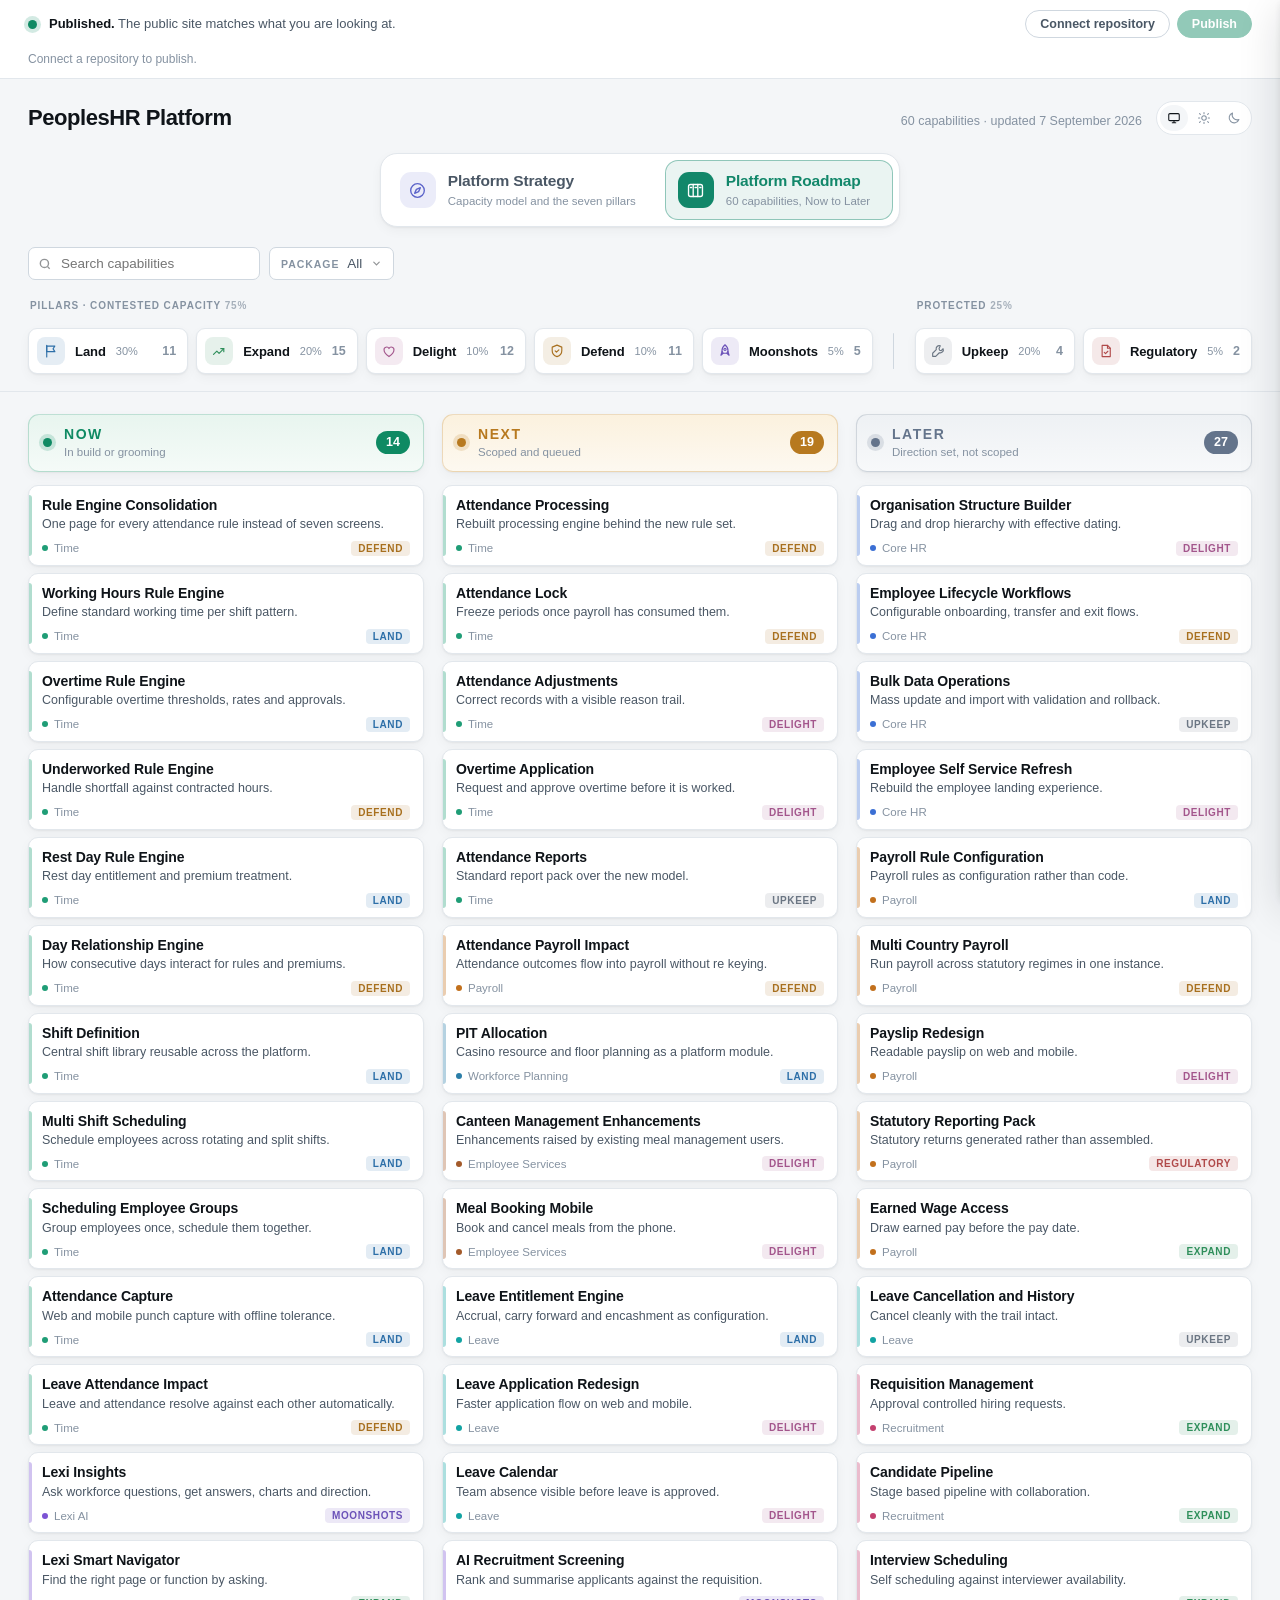
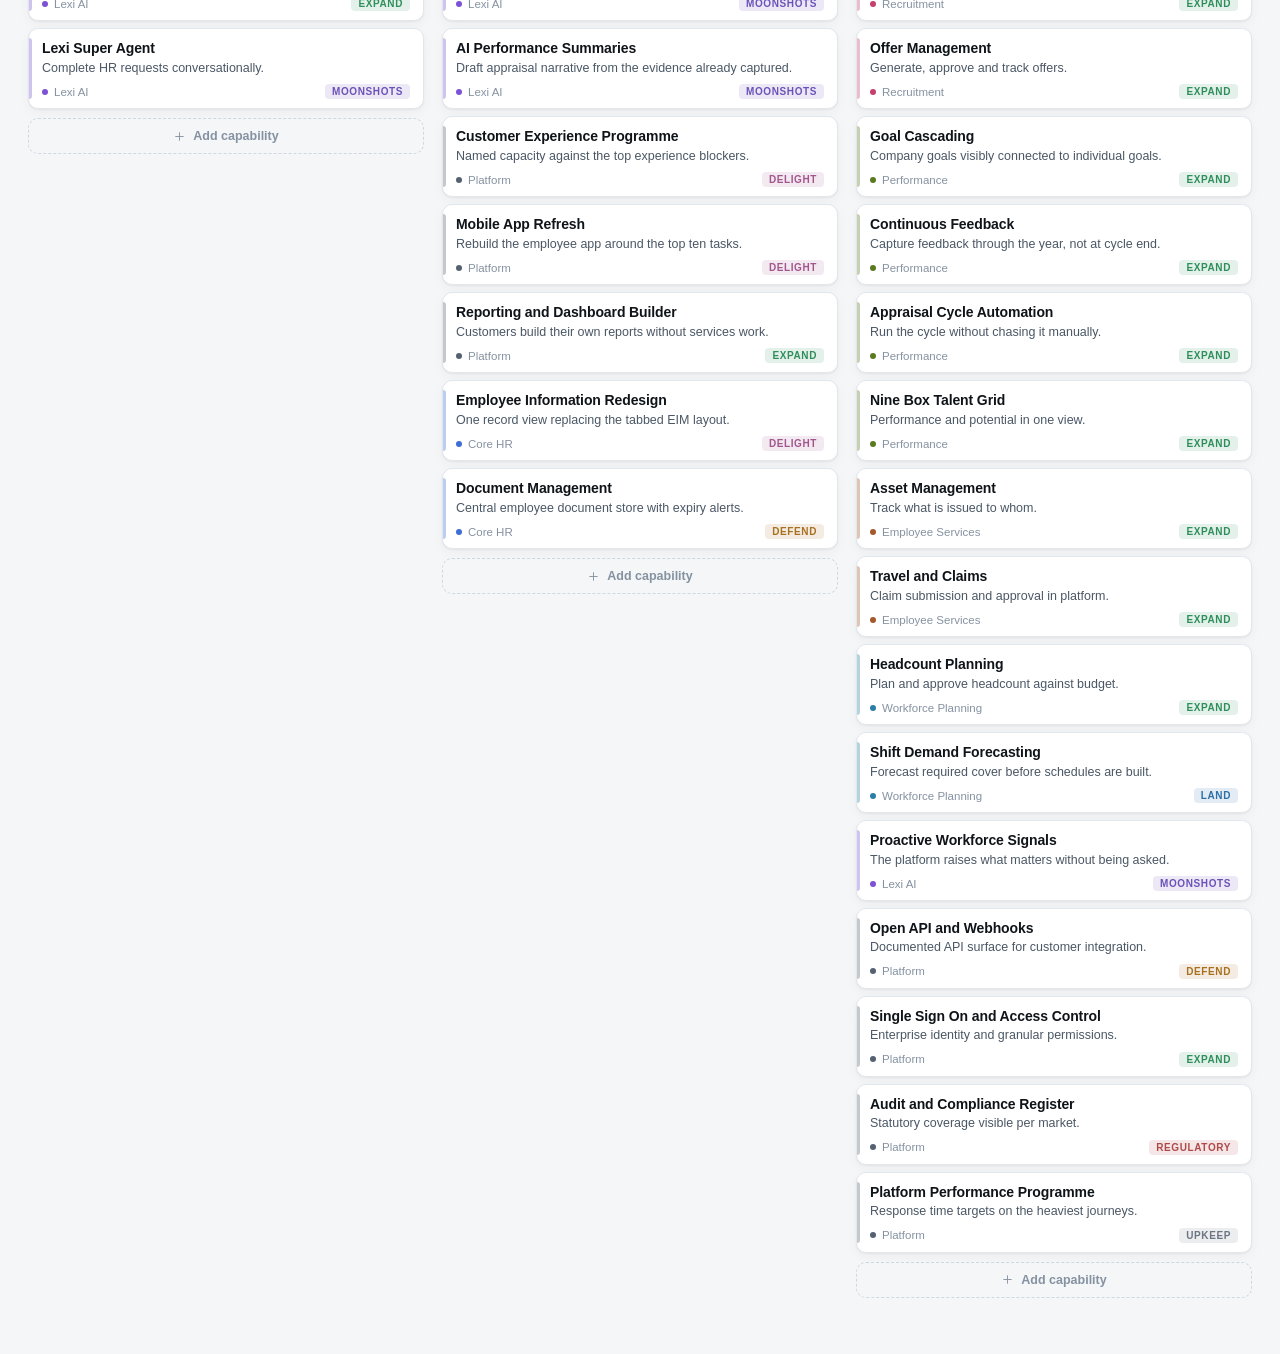
==== commit 28876e7b: "Add files via upload" ====
--- a/editor.html
+++ b/editor.html
@@ -11,6 +11,9 @@
 <meta property="og:type" content="website">
 <link rel="icon" href="data:image/svg+xml,%3Csvg xmlns='http://www.w3.org/2000/svg' viewBox='0 0 32 32'%3E%3Crect width='32' height='32' rx='7' fill='%230f8a63'/%3E%3Cpath d='M9 22V10h5.2a3.9 3.9 0 0 1 0 7.8H12V22z' fill='%23fff'/%3E%3C/svg%3E">
 <link rel="stylesheet" href="styles.css">
+<script>/* applied before first paint so the page never flashes the wrong theme */
+try{var t=localStorage.getItem("phr-theme");
+if(t==="light"||t==="dark")document.documentElement.setAttribute("data-theme",t);}catch(e){}</script>
 </head>
 <body>
 <div id="pubbar" class="pubbar" hidden></div>
@@ -20,6 +23,11 @@
     <div class="titlerow">
       <h1 id="ttl"></h1>
       <span class="stamp" id="stamp"></span>
+      <div class="themesw" role="group" aria-label="Colour theme">
+        <button type="button" data-theme-set="system" aria-pressed="false" title="Match my device"><svg viewBox="0 0 24 24" width="14" height="14" aria-hidden="true" fill="none" stroke="currentColor" stroke-width="1.8" stroke-linecap="round" stroke-linejoin="round"><rect x="3" y="4.5" width="18" height="12" rx="2"/><path d="M9 20.2h6M12 16.5v3.7"/></svg></button>
+        <button type="button" data-theme-set="light" aria-pressed="false" title="Light"><svg viewBox="0 0 24 24" width="14" height="14" aria-hidden="true" fill="none" stroke="currentColor" stroke-width="1.8" stroke-linecap="round" stroke-linejoin="round"><circle cx="12" cy="12" r="3.9"/><path d="M12 2.6v2.1M12 19.3v2.1M4.3 4.3l1.5 1.5M18.2 18.2l1.5 1.5M2.6 12h2.1M19.3 12h2.1M4.3 19.7l1.5-1.5M18.2 5.8l1.5-1.5"/></svg></button>
+        <button type="button" data-theme-set="dark" aria-pressed="false" title="Dark"><svg viewBox="0 0 24 24" width="14" height="14" aria-hidden="true" fill="none" stroke="currentColor" stroke-width="1.8" stroke-linecap="round" stroke-linejoin="round"><path d="M20.4 14.6A8.6 8.6 0 0 1 9.4 3.6a8.6 8.6 0 1 0 11 11z"/></svg></button>
+      </div>
     </div>
     <div class="tabsrow"><div class="tabs" role="tablist" id="tabs"></div></div>
     <div class="controls" id="rmControls">
--- a/styles.css
+++ b/styles.css
@@ -7,7 +7,7 @@
   --radius:10px;
 }
 @media (prefers-color-scheme:dark){
-  :root{
+  :root:not([data-theme="light"]){
     --bg:#0d1117; --panel:#161b22; --ink:#e6edf3; --ink2:#a8b3bf; --ink3:#6e7c8c;
     --line:#232b35; --line2:#323c48;
     --shadow:0 1px 2px rgba(0,0,0,.4); --shadow-lg:0 16px 50px rgba(0,0,0,.6);
@@ -15,6 +15,15 @@
     --nowbg:#12251f; --nextbg:#2a2114; --laterbg:#1a2029;
   }
 }
+
+  :root[data-theme="dark"]{
+    --bg:#0d1117; --panel:#161b22; --ink:#e6edf3; --ink2:#a8b3bf; --ink3:#6e7c8c;
+    --line:#232b35; --line2:#323c48;
+    --shadow:0 1px 2px rgba(0,0,0,.4); --shadow-lg:0 16px 50px rgba(0,0,0,.6);
+    --now:#3fbb90; --next:#d9a441; --later:#8b98a8;
+    --nowbg:#12251f; --nextbg:#2a2114; --laterbg:#1a2029;
+  }
+
 *{box-sizing:border-box}
 [hidden]{display:none!important}
 html,body{margin:0;padding:0}
@@ -440,23 +449,45 @@
 .lk.off .lkv{font-style:italic}
 
 @media (prefers-color-scheme:dark){
-  .lanehead .n{color:#0d1117}
-  .tab .tic{background:color-mix(in srgb,var(--tc) 22%,transparent);
+  :root:not([data-theme="light"]) .lanehead .n{color:#0d1117}
+  :root:not([data-theme="light"]) .tab .tic{background:color-mix(in srgb,var(--tc) 22%,transparent);
             color:color-mix(in srgb,var(--tc) 42%,#ffffff)}
-  .tab[aria-selected="true"]{background:color-mix(in srgb,var(--tc) 16%,var(--panel))}
-  .tab[aria-selected="true"] .tic{background:var(--tc);color:#0d1117}
-  .tab[aria-selected="true"] .tl{color:color-mix(in srgb,var(--tc) 42%,#ffffff)}
-  .pl{background:color-mix(in srgb,var(--pc) 26%,transparent);
+  :root:not([data-theme="light"]) .tab[aria-selected="true"]{background:color-mix(in srgb,var(--tc) 16%,var(--panel))}
+  :root:not([data-theme="light"]) .tab[aria-selected="true"] .tic{background:var(--tc);color:#0d1117}
+  :root:not([data-theme="light"]) .tab[aria-selected="true"] .tl{color:color-mix(in srgb,var(--tc) 42%,#ffffff)}
+  :root:not([data-theme="light"]) .pl{background:color-mix(in srgb,var(--pc) 26%,transparent);
       color:color-mix(in srgb,var(--pc) 45%,#ffffff)}
-  .ptile.on{background:color-mix(in srgb,var(--c) 18%,var(--panel))}
-  .ptile.on .nm,.ptile.on .ct{color:color-mix(in srgb,var(--c) 42%,#ffffff)}
-  .pic{background:color-mix(in srgb,var(--c) 22%,transparent);
+  :root:not([data-theme="light"]) .ptile.on{background:color-mix(in srgb,var(--c) 18%,var(--panel))}
+  :root:not([data-theme="light"]) .ptile.on .nm,
+:root:not([data-theme="light"]) .ptile.on .ct{color:color-mix(in srgb,var(--c) 42%,#ffffff)}
+  :root:not([data-theme="light"]) .pic{background:color-mix(in srgb,var(--c) 22%,transparent);
        color:color-mix(in srgb,var(--c) 40%,#ffffff)}
-  .ptile:hover .pic{background:color-mix(in srgb,var(--c) 32%,transparent)}
-  .ptile.on .pic,.ptile.on:hover .pic{background:var(--c);color:#0d1117}
-  .lkic{background:color-mix(in srgb,var(--lc2) 24%,transparent);
+  :root:not([data-theme="light"]) .ptile:hover .pic{background:color-mix(in srgb,var(--c) 32%,transparent)}
+  :root:not([data-theme="light"]) .ptile.on .pic,
+:root:not([data-theme="light"]) .ptile.on:hover .pic{background:var(--c);color:#0d1117}
+  :root:not([data-theme="light"]) .lkic{background:color-mix(in srgb,var(--lc2) 24%,transparent);
         color:color-mix(in srgb,var(--lc2) 40%,#ffffff)}
 }
+
+  :root[data-theme="dark"] .lanehead .n{color:#0d1117}
+  :root[data-theme="dark"] .tab .tic{background:color-mix(in srgb,var(--tc) 22%,transparent);
+            color:color-mix(in srgb,var(--tc) 42%,#ffffff)}
+  :root[data-theme="dark"] .tab[aria-selected="true"]{background:color-mix(in srgb,var(--tc) 16%,var(--panel))}
+  :root[data-theme="dark"] .tab[aria-selected="true"] .tic{background:var(--tc);color:#0d1117}
+  :root[data-theme="dark"] .tab[aria-selected="true"] .tl{color:color-mix(in srgb,var(--tc) 42%,#ffffff)}
+  :root[data-theme="dark"] .pl{background:color-mix(in srgb,var(--pc) 26%,transparent);
+      color:color-mix(in srgb,var(--pc) 45%,#ffffff)}
+  :root[data-theme="dark"] .ptile.on{background:color-mix(in srgb,var(--c) 18%,var(--panel))}
+  :root[data-theme="dark"] .ptile.on .nm,
+:root[data-theme="dark"] .ptile.on .ct{color:color-mix(in srgb,var(--c) 42%,#ffffff)}
+  :root[data-theme="dark"] .pic{background:color-mix(in srgb,var(--c) 22%,transparent);
+       color:color-mix(in srgb,var(--c) 40%,#ffffff)}
+  :root[data-theme="dark"] .ptile:hover .pic{background:color-mix(in srgb,var(--c) 32%,transparent)}
+  :root[data-theme="dark"] .ptile.on .pic,
+:root[data-theme="dark"] .ptile.on:hover .pic{background:var(--c);color:#0d1117}
+  :root[data-theme="dark"] .lkic{background:color-mix(in srgb,var(--lc2) 24%,transparent);
+        color:color-mix(in srgb,var(--lc2) 40%,#ffffff)}
+
 @media (max-width:780px){
   .povgrid{grid-template-columns:repeat(2,1fr)}
 }
@@ -551,3 +582,17 @@
   .pubbar{padding:10px 16px}
   .psheet{padding:16px}
 }
+
+/* ── theme switcher ─────────────────────────────────────── */
+.themesw{display:inline-flex;gap:2px;padding:3px;border-radius:20px;background:var(--panel);
+  border:1px solid var(--line);flex:0 0 auto}
+.themesw button{width:28px;height:26px;display:grid;place-items:center;border:none;border-radius:16px;
+  background:none;color:var(--ink3);cursor:pointer;font:inherit;
+  transition:background .12s,color .12s}
+.themesw button:hover{color:var(--ink)}
+.themesw button[aria-pressed="true"]{background:var(--bg);color:var(--ink)}
+.themesw button:focus-visible{outline:2px solid var(--ink3);outline-offset:1px}
+@media (max-width:560px){
+  .titlerow .stamp{margin-left:0;flex-basis:100%;order:3}
+  .themesw{margin-left:auto}
+}
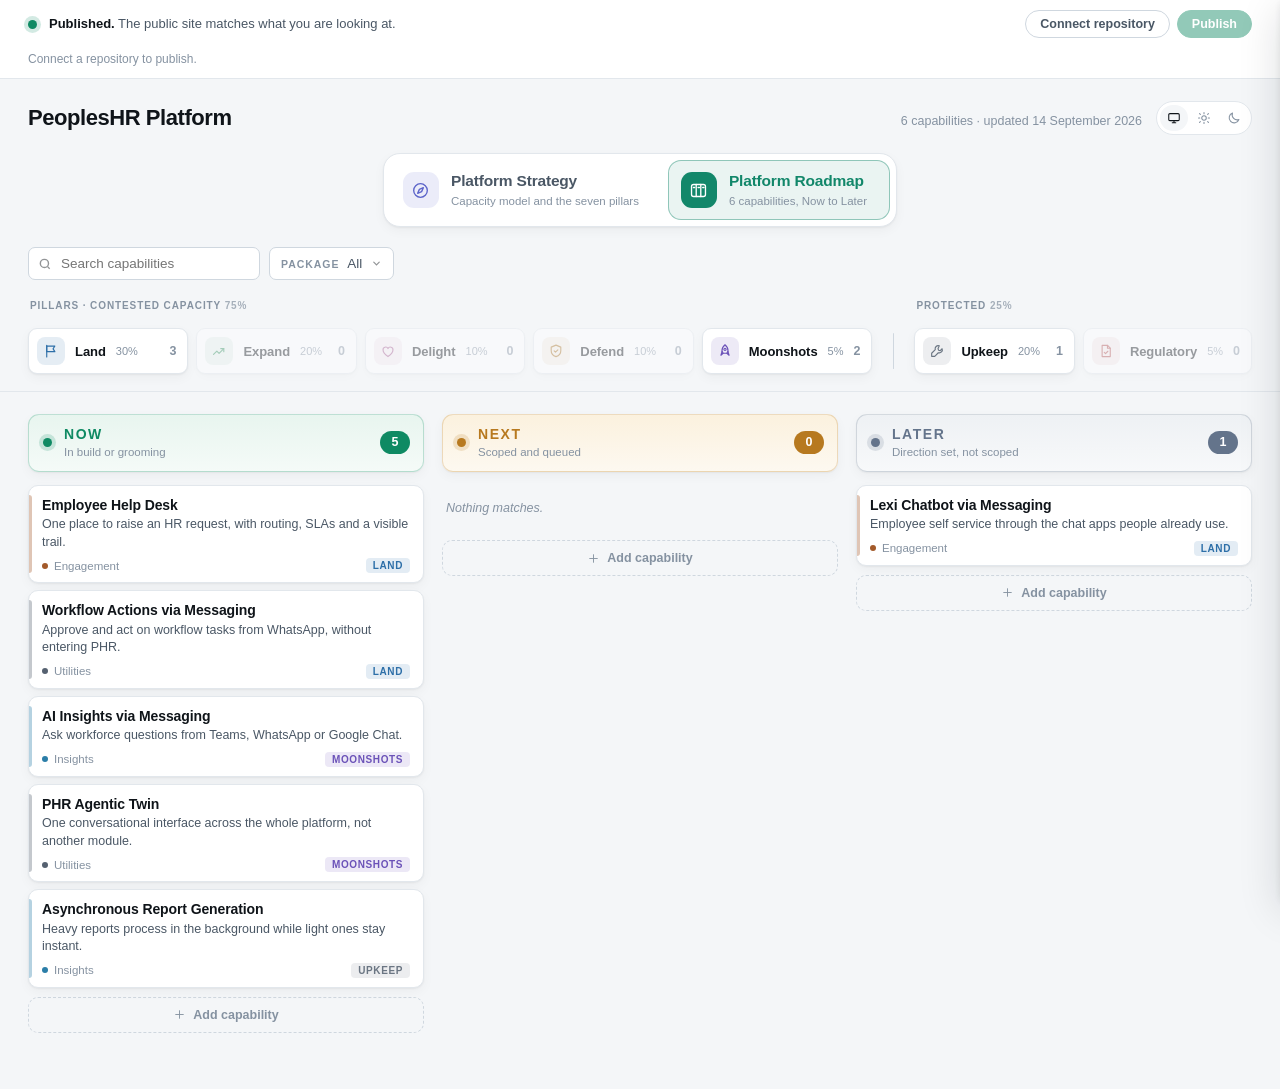
==== commit a016549d: "Add files via upload" ====
--- a/editor.html
+++ b/editor.html
@@ -64,6 +64,7 @@
       </button>
     </div>
     <h2 id="dttl"></h2>
+    <div class="dcap" id="dcap" hidden></div>
   </div>
   <div class="dbody" id="dbody"></div>
 </aside>
--- a/styles.css
+++ b/styles.css
@@ -425,6 +425,9 @@
 .field h4{margin:0 0 6px;font-size:10.5px;font-weight:650;letter-spacing:.09em;
   text-transform:uppercase;color:var(--ink3)}
 .field p{margin:0;font-size:14px;line-height:1.6;color:var(--ink)}
+.field p + p,.field p + ul,.field ul + p{margin-top:11px}
+.field strong{font-weight:650}
+.dcap{margin-top:7px;font-size:12.5px;color:var(--ink3)}
 .field ul{margin:0;padding-left:17px}
 .field li{font-size:14px;line-height:1.6;margin-bottom:3px}
 .pillnote{margin-top:5px;font-size:12.5px;line-height:1.5;color:var(--ink3);font-style:italic}
